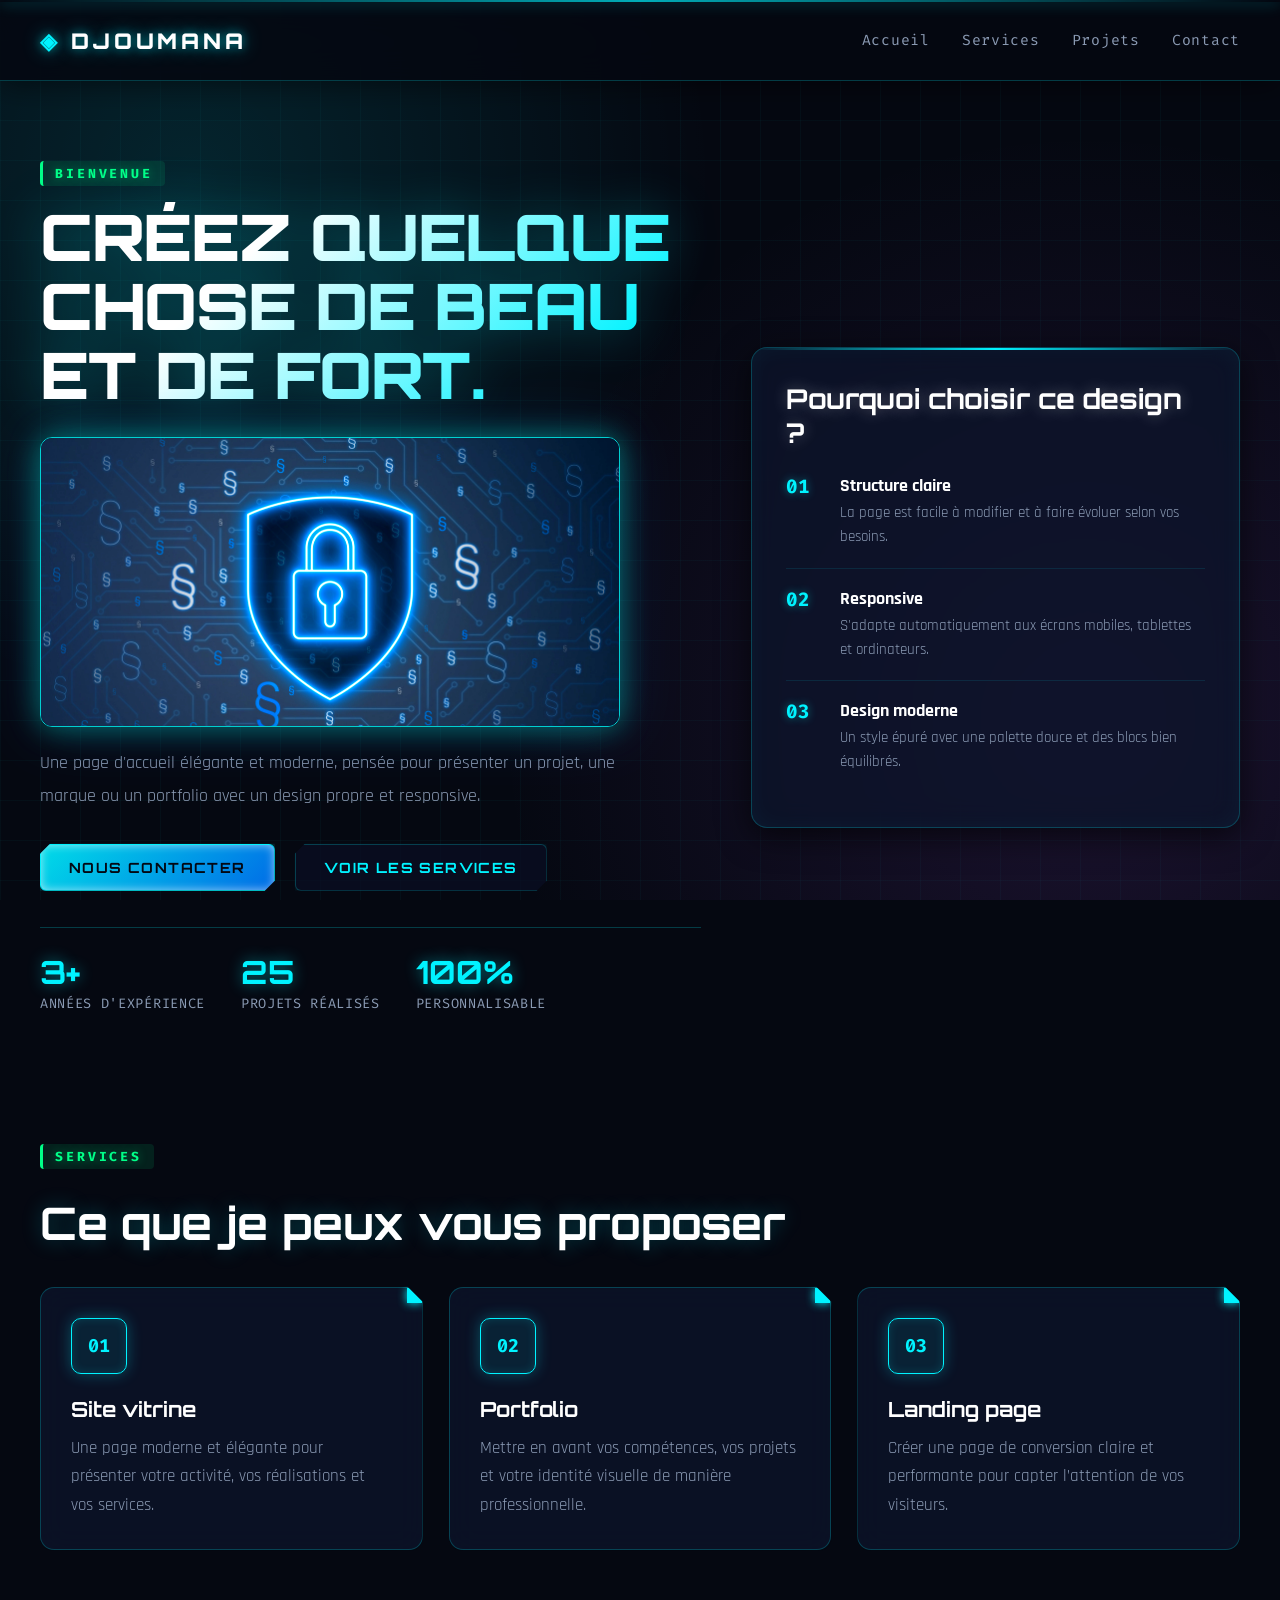
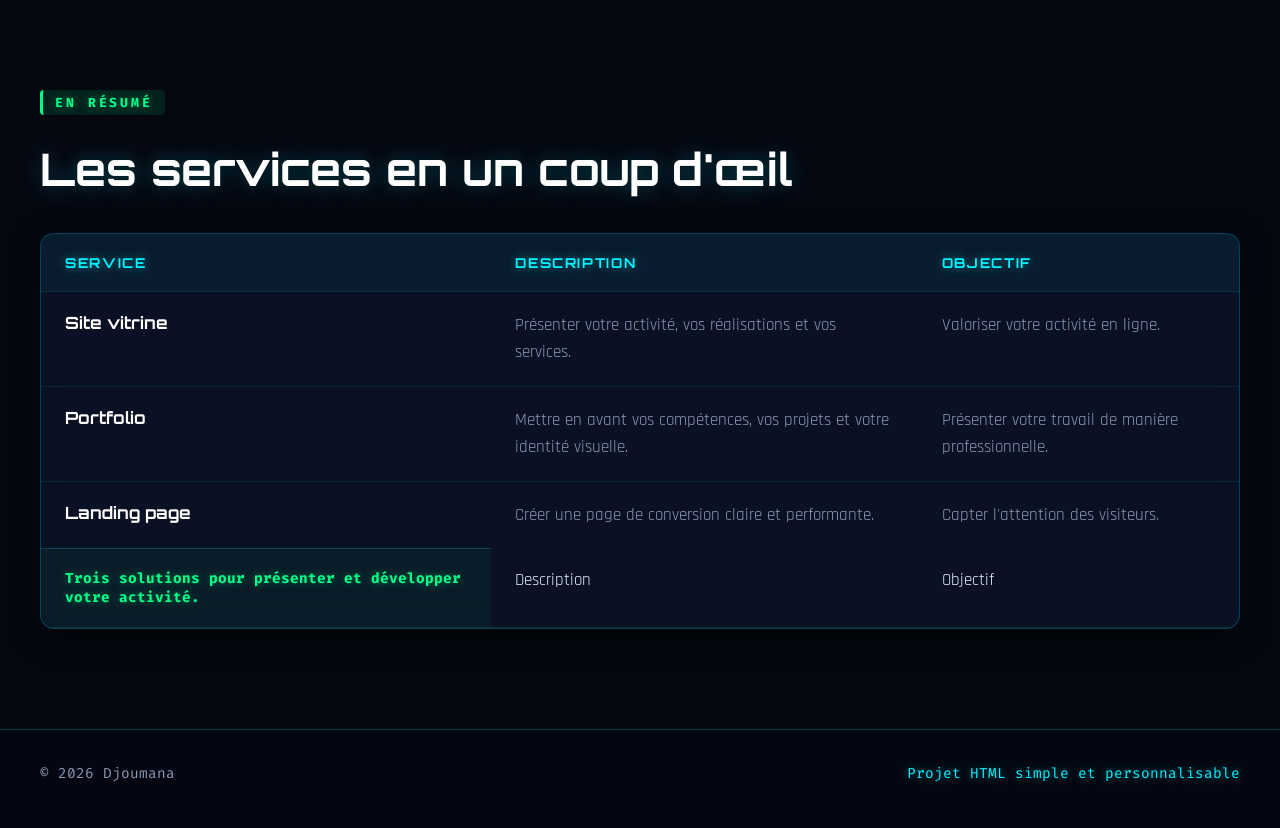
==== index.html @ e96a490b "first commit" ====
<!DOCTYPE html>
<html lang="fr">
<head>
  <meta charset="UTF-8" />
  <meta name="viewport" content="width=device-width, initial-scale=1.0" />
  <meta name="description" content="Page d'accueil moderne en HTML" />
  <title>Accueil</title>
  <link rel="stylesheet" href="style.css" />
</head>
<body>
  <header>
    <div class="container nav">
      <a href="#" class="brand">Djoumana</a>
      <nav class="nav-links" aria-label="Navigation principale">
        <a href="#accueil">Accueil</a>
        <a href="#services">Services</a>
        <a href="projets.html">Projets</a>
        <a href="contact.html">Contact</a>
      </nav>
    </div>
  </header>

<!-- Hero Section -->
  <main id="accueil" class="container hero">
    <section>
      <span class="eyebrow">Bienvenue</span>
      <!-- span : -->
      <h1>Créez quelque chose de beau et de fort.</h1>
      <img src="content-cyber-security.jpg" alt="Image représentant la cybersécurité" class="hero-image" />
      <p class="lead">
        Une page d'accueil élégante et moderne, pensée pour présenter un projet,
        une marque ou un portfolio avec un design propre et responsive.
      </p>
      <div class="hero-actions">
        <a href="#contact" class="btn btn-primary">Nous contacter</a>
        <a href="#services" class="btn btn-secondary">Voir les services</a>
      </div>

      <div class="stats">
        <div class="stat">
          <strong>3+</strong>
          <span>années d'expérience</span>
        </div>
        <div class="stat">
          <strong>25</strong>
          <span>projets réalisés</span>
        </div>
        <div class="stat">
          <strong>100%</strong>
          <span>personnalisable</span>
        </div>
      </div>
    </section>

    <aside class="card" id="contact">
      <h2>Pourquoi choisir ce design ?</h2>

      <div class="feature">
        <div class="feature-number">01</div>
        <div>
          <strong>Structure claire</strong>
          <span>La page est facile à modifier et à faire évoluer selon vos besoins.</span>
        </div>
      </div>

      <div class="feature">
        <div class="feature-number">02</div>
        <div>
          <strong>Responsive</strong>
          <span>S'adapte automatiquement aux écrans mobiles, tablettes et ordinateurs.</span>
        </div>
      </div>

      <div class="feature">
        <div class="feature-number">03</div>
        <div>
          <strong>Design moderne</strong>
          <span>Un style épuré avec une palette douce et des blocs bien équilibrés.</span>
        </div>
      </div>
    </aside>
  </main>

  <section id="services" class="container section">
    <div class="section-header">
      <span class="eyebrow">Services</span>
      <h3>Ce que je peux vous proposer</h3>
    </div>

    <div class="grid">
      <article class="service">
        <div class="icon">01</div>
        
        <h4>Site vitrine</h4>
        <p>Une page moderne et élégante pour présenter votre activité, vos réalisations et vos services.</p>
      </article>

      <article class="service">
        <div class="icon">02</div>
        <h4>Portfolio</h4>
        <p>Mettre en avant vos compétences, vos projets et votre identité visuelle de manière professionnelle.</p>
      </article>

      <article class="service">
        <div class="icon">03</div>
        <h4>Landing page</h4>
        <p>Créer une page de conversion claire et performante pour capter l’attention de vos visiteurs.</p>
      </article>
    </div>
  </section>

  <section class="container section" aria-labelledby="services-table-title">
    <div class="section-header">
      <span class="eyebrow">En résumé</span>
      <h3 id="services-table-title">Les services en un coup d'œil</h3>
    </div>

    <div class="table-wrapper">
      <table>
        <thead>
          <tr>
            <th scope="col">Service</th>
            <th scope="col">Description</th>
            <th scope="col">Objectif</th>
          </tr>
        </thead>
        <tbody>
          <tr>
            <th scope="row">Site vitrine</th>
            <td>Présenter votre activité, vos réalisations et vos services.</td>
            <td>Valoriser votre activité en ligne.</td>
          </tr>
          <tr>
            <th scope="row">Portfolio</th>
            <td>Mettre en avant vos compétences, vos projets et votre identité visuelle.</td>
            <td>Présenter votre travail de manière professionnelle.</td>
          </tr>
          <tr>
            <th scope="row">Landing page</th>
            <td>Créer une page de conversion claire et performante.</td>
            <td>Capter l'attention des visiteurs.</td>
          </tr>
        </tbody>
        <tfoot>
          <tr>
            <th scope="col">Trois solutions pour présenter et développer votre activité.</th>
            <td scope="col">Description</td>
            <td scope="col">Objectif</td>
          </tr>
        </tfoot>
      </table>
    </div>
  </section>

  <footer>
    <div class="container footer-inner">
      <span>© 2026 Djoumana</span>
      <span id="projets">Projet HTML simple et personnalisable</span>
    </div>
  </footer>
</body>
</html>
---- style.css ----
/* ==========================================================================
   CYBERSECURITY THEME - GLOWING, HIGH-TECH & STUNNING
   ========================================================================== */

@import url('https://fonts.googleapis.com/css2?family=Fira+Code:wght@400;500;700&family=Orbitron:wght@500;700;900&family=Rajdhani:wght@500;600;700&family=Inter:wght@300;400;500;600;700&display=swap');

:root {
  /* Palette Cyber / Matrix / Neon */
  --bg-deep: #050811;
  --bg-surface: #0a0f24;
  --bg-card: rgba(13, 20, 43, 0.75);
  --bg-card-hover: rgba(18, 28, 60, 0.85);

  /* Néons & Accents */
  --neon-cyan: #00f3ff;
  --cyan-glow: rgba(0, 243, 255, 0.45);
  --neon-green: #00ff88;
  --green-glow: rgba(0, 255, 136, 0.4);
  --neon-purple: #9d4edd;
  --neon-blue: #0077fe;

  /* Typographie & Bordures */
  --text-main: #e2f1ff;
  --text-muted: #8b9bb4;
  --border-cyber: rgba(0, 243, 255, 0.22);
  --border-bright: rgba(0, 243, 255, 0.8);
  --card-shadow: 0 8px 32px 0 rgba(0, 0, 0, 0.65);
}

/* Reset universel */
* {
  box-sizing: border-box;
}

html {
  scroll-behavior: smooth;
}

body {
  margin: 0;
  font-family: 'Rajdhani', 'Inter', -apple-system, sans-serif;
  font-size: 1.05rem;
  background-color: var(--bg-deep);
  /* Arrière-plan animé High-Tech : grille cybernétique et lueurs néon */
  background-image: 
    radial-gradient(circle at 15% 20%, rgba(0, 243, 255, 0.12) 0%, transparent 40%),
    radial-gradient(circle at 85% 80%, rgba(157, 78, 221, 0.15) 0%, transparent 45%),
    linear-gradient(rgba(0, 243, 255, 0.03) 1px, transparent 1px),
    linear-gradient(90deg, rgba(0, 243, 255, 0.03) 1px, transparent 1px);
  background-size: 100% 100%, 100% 100%, 40px 40px, 40px 40px;
  background-attachment: fixed;
  color: var(--text-main);
  min-height: 100vh;
  position: relative;
  overflow-x: hidden;
}

/* Ligne de scan lumineux subtile (effet radar cyber) */
body::before {
  content: "";
  position: fixed;
  top: 0;
  left: 0;
  width: 100%;
  height: 2px;
  background: linear-gradient(90deg, transparent, var(--neon-cyan), transparent);
  box-shadow: 0 0 15px var(--neon-cyan);
  animation: cyberScan 6s linear infinite;
  opacity: 0.7;
  pointer-events: none;
  z-index: 9999;
}

@keyframes cyberScan {
  0% { transform: translateY(-10px); }
  100% { transform: translateY(100vh); }
}

a {
  text-decoration: none;
  color: inherit;
}

.container {
  width: min(1200px, calc(100% - 40px));
  margin: 0 auto;
}

/* ==========================================================================
   HEADER & NAVIGATION
   ========================================================================== */

header {
  position: sticky;
  top: 0;
  background: rgba(5, 8, 17, 0.85);
  backdrop-filter: blur(16px);
  border-bottom: 1px solid var(--border-cyber);
  box-shadow: 0 4px 30px rgba(0, 0, 0, 0.5);
  z-index: 1000;
  transition: all 0.3s ease;
}

.nav {
  display: flex;
  align-items: center;
  justify-content: space-between;
  min-height: 80px;
}

/* Brand / Logo glowing */
.brand {
  font-family: 'Orbitron', monospace;
  font-size: 1.35rem;
  font-weight: 900;
  letter-spacing: 0.18em;
  text-transform: uppercase;
  color: #fff;
  display: flex;
  align-items: center;
  gap: 10px;
  text-shadow: 0 0 10px var(--cyan-glow), 0 0 20px var(--cyan-glow);
  position: relative;
}

.brand::before {
  content: "◈";
  color: var(--neon-cyan);
  animation: pulseGlow 2s infinite alternate;
}

@keyframes pulseGlow {
  0% { filter: drop-shadow(0 0 2px var(--neon-cyan)); opacity: 0.7; }
  100% { filter: drop-shadow(0 0 12px var(--neon-cyan)); opacity: 1; }
}

.nav-links {
  display: flex;
  gap: 32px;
  align-items: center;
  flex-wrap: wrap;
}

.nav-links a {
  font-family: 'Fira Code', monospace;
  color: var(--text-muted);
  font-size: 0.92rem;
  letter-spacing: 0.05em;
  position: relative;
  padding: 6px 0;
  transition: all 0.3s cubic-bezier(0.4, 0, 0.2, 1);
}

.nav-links a::after {
  content: "";
  position: absolute;
  bottom: 0;
  left: 0;
  width: 0%;
  height: 2px;
  background: var(--neon-cyan);
  box-shadow: 0 0 8px var(--neon-cyan);
  transition: width 0.3s ease;
}

.nav-links a:hover {
  color: #ffffff;
  text-shadow: 0 0 8px var(--neon-cyan);
}

.nav-links a:hover::after {
  width: 100%;
}

/* ==========================================================================
   BUTTONS (CYBER STYLE AVEC REFLETS & LUMIÈRES)
   ========================================================================== */

.btn {
  display: inline-flex;
  align-items: center;
  justify-content: center;
  font-family: 'Orbitron', sans-serif;
  font-size: 0.88rem;
  font-weight: 700;
  letter-spacing: 0.1em;
  text-transform: uppercase;
  padding: 14px 28px;
  border-radius: 6px;
  position: relative;
  overflow: hidden;
  cursor: pointer;
  clip-path: polygon(10px 0, 100% 0, 100% calc(100% - 10px), calc(100% - 10px) 100%, 0 100%, 0 10px);
  transition: all 0.3s ease;
}

.btn-primary {
  background: linear-gradient(135deg, rgba(0, 243, 255, 0.9), rgba(0, 119, 254, 0.9));
  color: #030813;
  border: 1px solid var(--neon-cyan);
  box-shadow: 0 0 20px rgba(0, 243, 255, 0.45), inset 0 0 10px rgba(255, 255, 255, 0.6);
}

.btn-primary:hover {
  background: linear-gradient(135deg, #00f3ff, #00ff88);
  box-shadow: 0 0 35px rgba(0, 243, 255, 0.8), 0 0 50px rgba(0, 255, 136, 0.4);
  transform: translateY(-2px);
  color: #000;
}

.btn-secondary {
  background: rgba(10, 15, 36, 0.7);
  border: 1px solid var(--border-cyber);
  color: var(--neon-cyan);
  box-shadow: 0 0 12px rgba(0, 243, 255, 0.15);
}

.btn-secondary:hover {
  background: rgba(0, 243, 255, 0.12);
  border-color: var(--neon-cyan);
  box-shadow: 0 0 25px rgba(0, 243, 255, 0.4);
  color: #fff;
  transform: translateY(-2px);
}

/* ==========================================================================
   HERO SECTION
   ========================================================================== */

.hero {
  display: grid;
  grid-template-columns: 1.15fr 0.85fr;
  align-items: center;
  gap: 50px;
  min-height: 700px;
  padding: 80px 0 90px;
}

.eyebrow {
  display: inline-block;
  margin-bottom: 16px;
  color: var(--neon-green);
  font-family: 'Fira Code', monospace;
  font-size: 0.82rem;
  font-weight: 700;
  letter-spacing: 0.22em;
  text-transform: uppercase;
  background: rgba(0, 255, 136, 0.1);
  padding: 4px 12px;
  border-radius: 4px;
  border-left: 3px solid var(--neon-green);
  text-shadow: 0 0 10px var(--green-glow);
}

h1 {
  margin: 0;
  font-family: 'Orbitron', sans-serif;
  font-size: clamp(2.6rem, 5vw, 4.2rem);
  font-weight: 900;
  line-height: 1.08;
  letter-spacing: -0.02em;
  text-transform: uppercase;
  background: linear-gradient(135deg, #ffffff 30%, var(--neon-cyan) 85%, var(--neon-purple) 100%);
  -webkit-background-clip: text;
  -webkit-text-fill-color: transparent;
  filter: drop-shadow(0 0 25px rgba(0, 243, 255, 0.3));
}

/* IMAGE CYBERSECURITY STUNNING & BRILLANTE */
.hero-image {
  width: 100%;
  max-width: 580px;
  height: 290px;
  object-fit: cover;
  border-radius: 12px;
  margin: 28px 0 15px;
  display: block;
  border: 1px solid var(--border-bright);
  box-shadow: 
    0 0 30px rgba(0, 243, 255, 0.35),
    0 0 60px rgba(0, 119, 254, 0.2),
    inset 0 0 20px rgba(0, 243, 255, 0.2);
  position: relative;
  transition: all 0.4s ease;
  filter: contrast(1.15) brightness(1.08) saturate(1.2);
}

.hero-image:hover {
  transform: scale(1.02) translateY(-4px);
  border-color: var(--neon-cyan);
  box-shadow: 
    0 0 45px rgba(0, 243, 255, 0.65),
    0 0 80px rgba(0, 255, 136, 0.35);
  filter: contrast(1.2) brightness(1.15) saturate(1.3);
}

.lead {
  max-width: 580px;
  margin: 20px 0 32px;
  color: var(--text-muted);
  font-size: 1.15rem;
  line-height: 1.75;
}

.hero-actions {
  display: flex;
  gap: 20px;
  flex-wrap: wrap;
}

/* ==========================================================================
   STATS BAR
   ========================================================================== */

.stats {
  display: flex;
  gap: 36px;
  flex-wrap: wrap;
  margin-top: 36px;
  padding-top: 24px;
  border-top: 1px solid var(--border-cyber);
}

.stat strong {
  display: block;
  font-family: 'Orbitron', monospace;
  font-size: 2rem;
  color: var(--neon-cyan);
  text-shadow: 0 0 15px var(--cyan-glow);
}

.stat span {
  color: var(--text-muted);
  font-family: 'Fira Code', monospace;
  font-size: 0.85rem;
  letter-spacing: 0.05em;
  text-transform: uppercase;
}

/* ==========================================================================
   CARDS & FEATURES (CYBER GLASSMORPHISM)
   ========================================================================== */

.card {
  background: var(--bg-card);
  backdrop-filter: blur(14px);
  border: 1px solid var(--border-cyber);
  border-radius: 16px;
  padding: 34px;
  box-shadow: var(--card-shadow), inset 0 0 25px rgba(0, 243, 255, 0.04);
  position: relative;
  overflow: hidden;
  transition: all 0.3s ease;
}

.card::before {
  content: "";
  position: absolute;
  top: 0;
  left: 0;
  width: 100%;
  height: 2px;
  background: linear-gradient(90deg, transparent, var(--neon-cyan), transparent);
}

.card:hover {
  border-color: rgba(0, 243, 255, 0.5);
  box-shadow: 0 15px 45px rgba(0, 0, 0, 0.8), 0 0 30px rgba(0, 243, 255, 0.2);
}

.card h2 {
  margin: 0 0 24px;
  font-family: 'Orbitron', sans-serif;
  font-size: 1.7rem;
  color: #fff;
  text-shadow: 0 0 15px rgba(255, 255, 255, 0.3);
}

.feature {
  display: flex;
  gap: 18px;
  padding: 18px 0;
  border-top: 1px solid rgba(0, 243, 255, 0.1);
  transition: transform 0.2s ease;
}

.feature:hover {
  transform: translateX(6px);
}

.feature:first-of-type {
  border-top: none;
  padding-top: 0;
}

.feature-number {
  color: var(--neon-cyan);
  font-family: 'Fira Code', monospace;
  font-weight: 700;
  font-size: 1.2rem;
  min-width: 36px;
  text-shadow: 0 0 8px var(--cyan-glow);
}

.feature strong {
  display: block;
  font-family: 'Rajdhani', sans-serif;
  font-size: 1.15rem;
  font-weight: 700;
  color: #fff;
  margin-bottom: 4px;
}

.feature span {
  color: var(--text-muted);
  font-size: 0.95rem;
  line-height: 1.6;
}

/* ==========================================================================
   SERVICES GRID (TERMINAL & SECURITY SUITE)
   ========================================================================== */

.section {
  padding: 40px 0 100px;
}

.section-header {
  margin-bottom: 36px;
}

.section-header h3 {
  margin: 10px 0 0;
  font-family: 'Orbitron', sans-serif;
  font-size: clamp(2rem, 4vw, 2.8rem);
  color: #fff;
  text-shadow: 0 0 20px rgba(0, 243, 255, 0.25);
}

.grid {
  display: grid;
  grid-template-columns: repeat(3, minmax(0, 1fr));
  gap: 26px;
}

.service {
  background: var(--bg-card);
  backdrop-filter: blur(14px);
  border: 1px solid var(--border-cyber);
  border-radius: 14px;
  padding: 30px;
  position: relative;
  transition: all 0.35s ease;
  clip-path: polygon(0 0, calc(100% - 15px) 0, 100% 15px, 100% 100%, 0 100%);
}

.service::after {
  content: "";
  position: absolute;
  top: 0;
  right: 0;
  width: 15px;
  height: 15px;
  background: var(--neon-cyan);
  box-shadow: 0 0 10px var(--neon-cyan);
}

.service:hover {
  transform: translateY(-6px);
  border-color: var(--neon-cyan);
  box-shadow: 0 15px 35px rgba(0, 0, 0, 0.7), 0 0 25px rgba(0, 243, 255, 0.3);
  background: var(--bg-card-hover);
}

.service .icon {
  width: 56px;
  height: 56px;
  display: grid;
  place-items: center;
  margin-bottom: 22px;
  border-radius: 10px;
  background: rgba(0, 243, 255, 0.08);
  border: 1px solid var(--neon-cyan);
  color: var(--neon-cyan);
  font-family: 'Fira Code', monospace;
  font-weight: 700;
  font-size: 1.15rem;
  box-shadow: 0 0 15px rgba(0, 243, 255, 0.3), inset 0 0 10px rgba(0, 243, 255, 0.15);
}

.service h4 {
  margin: 0 0 12px;
  font-family: 'Orbitron', sans-serif;
  font-size: 1.3rem;
  color: #fff;
}

.service p {
  margin: 0;
  color: var(--text-muted);
  line-height: 1.7;
}

/* ==========================================================================
   TABLE RESUME CYBER
   ========================================================================== */

.table-wrapper {
  overflow-x: auto;
  border: 1px solid var(--border-cyber);
  border-radius: 14px;
  background: var(--bg-card);
  backdrop-filter: blur(14px);
  box-shadow: var(--card-shadow);
}

table {
  width: 100%;
  min-width: 650px;
  border-collapse: collapse;
  text-align: left;
}

th,
td {
  padding: 20px 24px;
  border-bottom: 1px solid rgba(0, 243, 255, 0.1);
  vertical-align: top;
}

thead th {
  color: var(--neon-cyan);
  font-family: 'Orbitron', monospace;
  font-size: 0.85rem;
  letter-spacing: 0.12em;
  text-transform: uppercase;
  background: rgba(0, 243, 255, 0.05);
  text-shadow: 0 0 10px var(--cyan-glow);
}

tbody th {
  font-family: 'Orbitron', sans-serif;
  font-weight: 700;
  color: #fff;
}

tbody td {
  color: var(--text-muted);
  line-height: 1.6;
}

tbody tr:hover {
  background: rgba(0, 243, 255, 0.04);
}

tbody tr:last-child th,
tbody tr:last-child td {
  border-bottom: none;
}

tfoot th {
  padding: 20px 24px;
  border-top: 1px solid var(--border-cyber);
  color: var(--neon-green);
  background: rgba(0, 255, 136, 0.05);
  font-family: 'Fira Code', monospace;
  font-size: 0.9rem;
  text-shadow: 0 0 8px var(--green-glow);
}

/* ==========================================================================
   FOOTER
   ========================================================================== */

footer {
  border-top: 1px solid var(--border-cyber);
  background: rgba(5, 8, 17, 0.95);
  padding: 34px 0 45px;
}

.footer-inner {
  display: flex;
  justify-content: space-between;
  gap: 20px;
  flex-wrap: wrap;
  color: var(--text-muted);
  font-family: 'Fira Code', monospace;
  font-size: 0.9rem;
}

.footer-inner span:last-child {
  color: var(--neon-cyan);
  text-shadow: 0 0 8px var(--cyan-glow);
}

/* ==========================================================================
   PAGE PROJETS (SOC / THREAT INTELLIGENCE STUNNING)
   ========================================================================== */

.project-page {
  font-family: 'Rajdhani', sans-serif;
  color: var(--text-main);
  background-color: var(--bg-deep);
}

.project-page .page {
  min-height: 100vh;
  padding: 28px clamp(20px, 5vw, 72px);
}

.project-page header,
.project-page main,
.project-page footer {
  max-width: 1200px;
  margin: 0 auto;
}

.project-page header {
  display: flex;
  align-items: center;
  justify-content: space-between;
  padding-bottom: 24px;
  border-bottom: 1px solid var(--border-cyber);
}

.project-page .logo {
  font-family: 'Orbitron', monospace;
  color: #fff;
  font-size: 1.3rem;
  font-weight: 900;
  letter-spacing: 0.15em;
  text-transform: uppercase;
  text-shadow: 0 0 12px var(--cyan-glow);
}

.project-page nav {
  display: flex;
  flex-wrap: wrap;
  gap: 28px;
}

.project-page nav a,
.project-page .back {
  font-family: 'Fira Code', monospace;
  color: var(--text-muted);
  font-size: 0.88rem;
  transition: all 0.25s ease;
}

.project-page nav a:hover,
.project-page .back:hover {
  color: var(--neon-cyan);
  text-shadow: 0 0 8px var(--cyan-glow);
}

.project-page .hero {
  display: block;
  padding: clamp(60px, 8vw, 100px) 0 60px;
}

.project-page .back {
  display: inline-block;
  margin-bottom: 25px;
  color: var(--neon-cyan);
  text-shadow: 0 0 8px var(--cyan-glow);
}

.project-page .eyebrow {
  margin-bottom: 20px;
  color: var(--neon-green);
  font-family: 'Fira Code', monospace;
  font-size: 0.8rem;
  letter-spacing: 0.18em;
  text-transform: uppercase;
  background: rgba(0, 255, 136, 0.1);
  padding: 5px 12px;
  border-left: 3px solid var(--neon-green);
  display: inline-block;
}

.project-page h1 {
  max-width: 950px;
  margin: 0 0 25px;
  font-family: 'Orbitron', sans-serif;
  font-size: clamp(2.4rem, 6vw, 4.5rem);
  font-weight: 900;
  letter-spacing: -0.02em;
  line-height: 1.1;
  background: linear-gradient(135deg, #fff, var(--neon-cyan));
  -webkit-background-clip: text;
  -webkit-text-fill-color: transparent;
  filter: drop-shadow(0 0 20px var(--cyan-glow));
}

.project-page .hero h2,
.project-page .hero h3,
.project-page .hero h4,
.project-page .hero h5,
.project-page .hero h6 {
  margin: 8px 0;
  color: var(--neon-cyan);
  font-family: 'Orbitron', sans-serif;
}

.project-page .hero p {
  max-width: 680px;
  margin: 25px 0 0;
  color: var(--text-muted);
  font-size: 1.15rem;
  line-height: 1.7;
}

.project-page .projects {
  display: grid;
  grid-template-columns: repeat(2, 1fr);
  gap: 24px;
  padding-bottom: 95px;
}

.project-page .project {
  display: flex;
  min-height: 360px;
  flex-direction: column;
  padding: clamp(24px, 4vw, 36px);
  border: 1px solid var(--border-cyber);
  background: var(--bg-card);
  backdrop-filter: blur(14px);
  border-radius: 14px;
  position: relative;
  transition: all 0.3s cubic-bezier(0.4, 0, 0.2, 1);
}

.project-page .project:hover {
  border-color: var(--neon-cyan);
  box-shadow: 0 15px 40px rgba(0, 0, 0, 0.8), 0 0 30px rgba(0, 243, 255, 0.35);
  transform: translateY(-4px);
}

.project-page .project.featured {
  grid-column: span 2;
  min-height: 320px;
  background: linear-gradient(135deg, rgba(10, 15, 36, 0.95), rgba(5, 8, 17, 0.98));
  border: 1px solid var(--border-bright);
  box-shadow: 0 0 35px rgba(0, 243, 255, 0.25);
}

.project-page .project-top {
  display: flex;
  justify-content: space-between;
  gap: 20px;
  margin-bottom: 30px;
}

.project-page .number {
  color: var(--neon-cyan);
  font-family: 'Fira Code', monospace;
  font-size: 0.88rem;
  font-weight: bold;
  text-shadow: 0 0 8px var(--cyan-glow);
}

.project-page .meta {
  color: var(--neon-green);
  font-family: 'Fira Code', monospace;
  font-size: 0.78rem;
  text-transform: uppercase;
  background: rgba(0, 255, 136, 0.1);
  padding: 3px 8px;
  border-radius: 4px;
}

.project-page .project.featured .meta {
  color: #ff3366;
  background: rgba(255, 51, 102, 0.15);
  border: 1px solid rgba(255, 51, 102, 0.3);
}

.project-page .project h2 {
  max-width: 660px;
  margin: 0 0 14px;
  font-family: 'Orbitron', sans-serif;
  font-size: clamp(1.5rem, 2.8vw, 2.2rem);
  color: #fff;
  letter-spacing: -0.01em;
}

.project-page .project p {
  max-width: 650px;
  margin: 0 0 20px;
  color: var(--text-muted);
  font-size: 1.05rem;
  line-height: 1.65;
}

.project-page .project-bottom {
  display: flex;
  align-items: center;
  justify-content: space-between;
  gap: 20px;
  margin-top: auto;
  padding-top: 18px;
  border-top: 1px solid rgba(0, 243, 255, 0.1);
}

.project-page .project ul {
  display: flex;
  flex-wrap: wrap;
  gap: 8px;
  padding: 0;
  margin: 0;
  list-style: none;
}

.project-page .project li {
  padding: 5px 10px;
  border: 1px solid var(--border-cyber);
  background: rgba(0, 243, 255, 0.05);
  color: var(--neon-cyan);
  font-family: 'Fira Code', monospace;
  font-size: 0.75rem;
  border-radius: 4px;
}

.project-page .status {
  color: var(--neon-green);
  font-family: 'Fira Code', monospace;
  font-size: 0.8rem;
  white-space: nowrap;
  display: flex;
  align-items: center;
}

.project-page .status::before {
  display: inline-block;
  width: 8px;
  height: 8px;
  margin-right: 8px;
  border-radius: 50%;
  background: var(--neon-green);
  box-shadow: 0 0 10px var(--neon-green);
  content: "";
}

/* PROCESS WORKFLOW */
.project-page .process {
  display: grid;
  grid-template-columns: repeat(4, 1fr);
  gap: 20px;
  padding: 80px 0 95px;
  border-top: 1px solid var(--border-cyber);
}

.project-page .process-step {
  padding: 24px;
  background: var(--bg-card);
  border: 1px solid var(--border-cyber);
  border-top: 3px solid var(--neon-cyan);
  border-radius: 8px;
  box-shadow: var(--card-shadow);
  transition: all 0.3s ease;
}

.project-page .process-step:hover {
  transform: translateY(-4px);
  border-color: var(--neon-cyan);
  box-shadow: 0 10px 25px rgba(0, 243, 255, 0.25);
}

.project-page .process-step strong {
  display: block;
  margin-bottom: 10px;
  color: var(--neon-green);
  font-family: 'Fira Code', monospace;
  font-size: 0.82rem;
  letter-spacing: 0.1em;
}

.project-page .process-step h3 {
  margin: 0 0 10px;
  font-family: 'Orbitron', sans-serif;
  font-size: 1.15rem;
  color: #fff;
}

.project-page .process-step p {
  margin: 0;
  color: var(--text-muted);
  font-size: 0.92rem;
  line-height: 1.6;
}

/* ==========================================================================
   PAGE CONTACT (CYBER RELAY)
   ========================================================================== */

.contact-page {
  font-family: 'Rajdhani', sans-serif;
  background-color: var(--bg-deep);
  color: var(--text-main);
}

.contact-page .container {
  width: min(1200px, calc(100% - 40px));
  margin: 0 auto;
}

.contact-page header {
  position: sticky;
  top: 0;
  background: rgba(5, 8, 17, 0.9);
  backdrop-filter: blur(14px);
  border-bottom: 1px solid var(--border-cyber);
  z-index: 1000;
}

.contact-page .nav {
  display: flex;
  align-items: center;
  justify-content: space-between;
  min-height: 80px;
}

.contact-page .brand {
  font-family: 'Orbitron', monospace;
  color: #fff;
  font-size: 1.35rem;
  font-weight: 900;
  text-shadow: 0 0 12px var(--cyan-glow);
}

.contact-page .nav-links {
  display: flex;
  gap: 30px;
  align-items: center;
}

.contact-page .nav-links a {
  font-family: 'Fira Code', monospace;
  color: var(--text-muted);
  font-size: 0.92rem;
  transition: all 0.25s ease;
}

.contact-page .nav-links a:hover {
  color: var(--neon-cyan);
  text-shadow: 0 0 8px var(--cyan-glow);
}

.contact-page .hero {
  display: block;
  padding: 70px 0 45px;
}

.contact-page .eyebrow {
  display: inline-block;
  margin-bottom: 16px;
  color: var(--neon-green);
  font-family: 'Fira Code', monospace;
  font-size: 0.82rem;
  background: rgba(0, 255, 136, 0.1);
  padding: 4px 12px;
  border-left: 3px solid var(--neon-green);
}

.contact-page h1 {
  margin: 0;
  font-family: 'Orbitron', sans-serif;
  font-size: clamp(2.4rem, 5vw, 4rem);
  line-height: 1.1;
  background: linear-gradient(135deg, #fff, var(--neon-cyan));
  -webkit-background-clip: text;
  -webkit-text-fill-color: transparent;
  filter: drop-shadow(0 0 20px var(--cyan-glow));
}

.contact-page .lead {
  max-width: 650px;
  margin: 20px 0 0;
  color: var(--text-muted);
  font-size: 1.15rem;
  line-height: 1.7;
}

.contact-page .content {
  display: grid;
  grid-template-columns: 0.9fr 1.1fr;
  gap: 32px;
  padding: 20px 0 90px;
}

.contact-page .card {
  background: var(--bg-card);
  backdrop-filter: blur(14px);
  border: 1px solid var(--border-cyber);
  border-radius: 16px;
  box-shadow: var(--card-shadow);
  padding: 34px;
}

.contact-page .info-block {
  padding-bottom: 24px;
  border-bottom: 1px solid rgba(0, 243, 255, 0.12);
  margin-bottom: 24px;
}

.contact-page .info-block:last-child {
  margin-bottom: 0;
  padding-bottom: 0;
  border-bottom: none;
}

.contact-page .info-block h2,
.contact-page .form-card h2 {
  margin: 0 0 14px;
  font-family: 'Orbitron', sans-serif;
  font-size: 1.6rem;
  color: #fff;
  text-shadow: 0 0 10px rgba(0, 243, 255, 0.3);
}

.contact-page .info-list {
  list-style: none;
  padding: 0;
  margin: 20px 0 0;
  display: grid;
  gap: 16px;
}

.contact-page .info-list li {
  display: flex;
  gap: 14px;
  align-items: center;
  color: var(--text-muted);
  font-family: 'Fira Code', monospace;
  font-size: 0.95rem;
}

.contact-page .dot {
  width: 10px;
  height: 10px;
  border-radius: 50%;
  background: var(--neon-cyan);
  box-shadow: 0 0 10px var(--neon-cyan);
  flex-shrink: 0;
}

/* FORMULAIRE CYBER */
.contact-page form {
  display: grid;
  gap: 20px;
}

.contact-page .row {
  display: grid;
  grid-template-columns: 1fr 1fr;
  gap: 20px;
}

.contact-page label {
  display: block;
  margin-bottom: 8px;
  font-family: 'Fira Code', monospace;
  font-size: 0.8rem;
  font-weight: 700;
  letter-spacing: 0.1em;
  text-transform: uppercase;
  color: var(--neon-cyan);
}

.contact-page input,
.contact-page textarea {
  width: 100%;
  border: 1px solid var(--border-cyber);
  border-radius: 8px;
  background: rgba(5, 8, 17, 0.8);
  padding: 14px 16px;
  font-family: 'Inter', sans-serif;
  font-size: 0.98rem;
  color: #fff;
  box-shadow: inset 0 2px 6px rgba(0, 0, 0, 0.6);
  transition: all 0.3s ease;
}

.contact-page input:focus,
.contact-page textarea:focus {
  outline: none;
  border-color: var(--neon-cyan);
  box-shadow: 0 0 15px rgba(0, 243, 255, 0.4), inset 0 0 10px rgba(0, 243, 255, 0.1);
  background: rgba(10, 15, 36, 0.9);
}

.contact-page textarea {
  min-height: 150px;
  resize: vertical;
}

.contact-page .btn {
  border: none;
  background: linear-gradient(135deg, var(--neon-cyan), var(--neon-blue));
  color: #030813;
  box-shadow: 0 0 25px rgba(0, 243, 255, 0.45);
}

.contact-page .btn:hover {
  background: linear-gradient(135deg, #00f3ff, #00ff88);
  box-shadow: 0 0 40px rgba(0, 243, 255, 0.8);
}

/* ==========================================================================
   RESPONSIVE DESIGN CYBER
   ========================================================================== */

@media (max-width: 900px) {
  .hero {
    grid-template-columns: 1fr;
    padding-top: 50px;
    text-align: left;
  }

  .grid {
    grid-template-columns: 1fr;
  }

  .project-page .projects {
    grid-template-columns: 1fr;
  }

  .project-page .project.featured {
    grid-column: auto;
  }

  .project-page .process {
    grid-template-columns: repeat(2, 1fr);
  }

  .contact-page .content {
    grid-template-columns: 1fr;
  }
}

@media (max-width: 580px) {
  .nav {
    flex-direction: column;
    justify-content: center;
    gap: 16px;
    padding: 16px 0;
  }

  .nav-links {
    justify-content: center;
    gap: 18px;
  }

  .hero-actions {
    flex-direction: column;
    align-items: stretch;
  }

  .project-page .process {
    grid-template-columns: 1fr;
  }

  .contact-page .row {
    grid-template-columns: 1fr;
  }
}
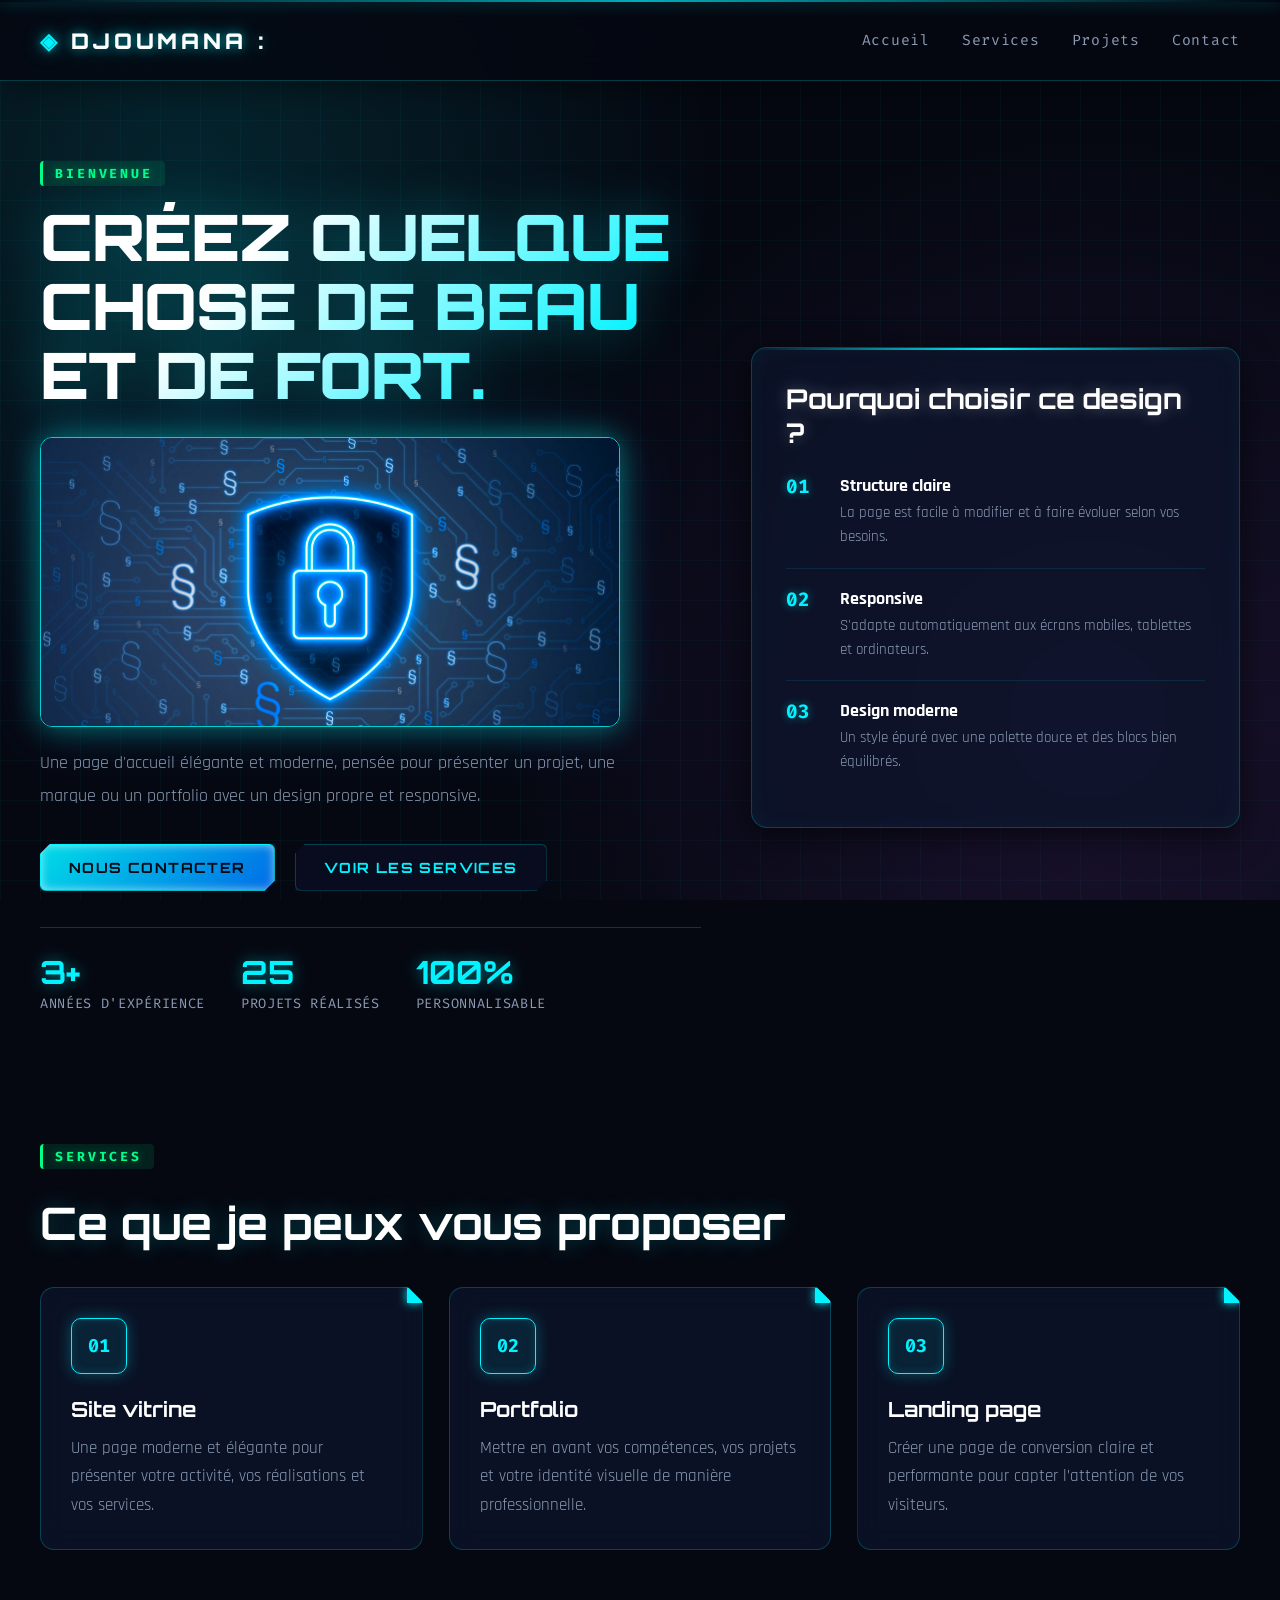
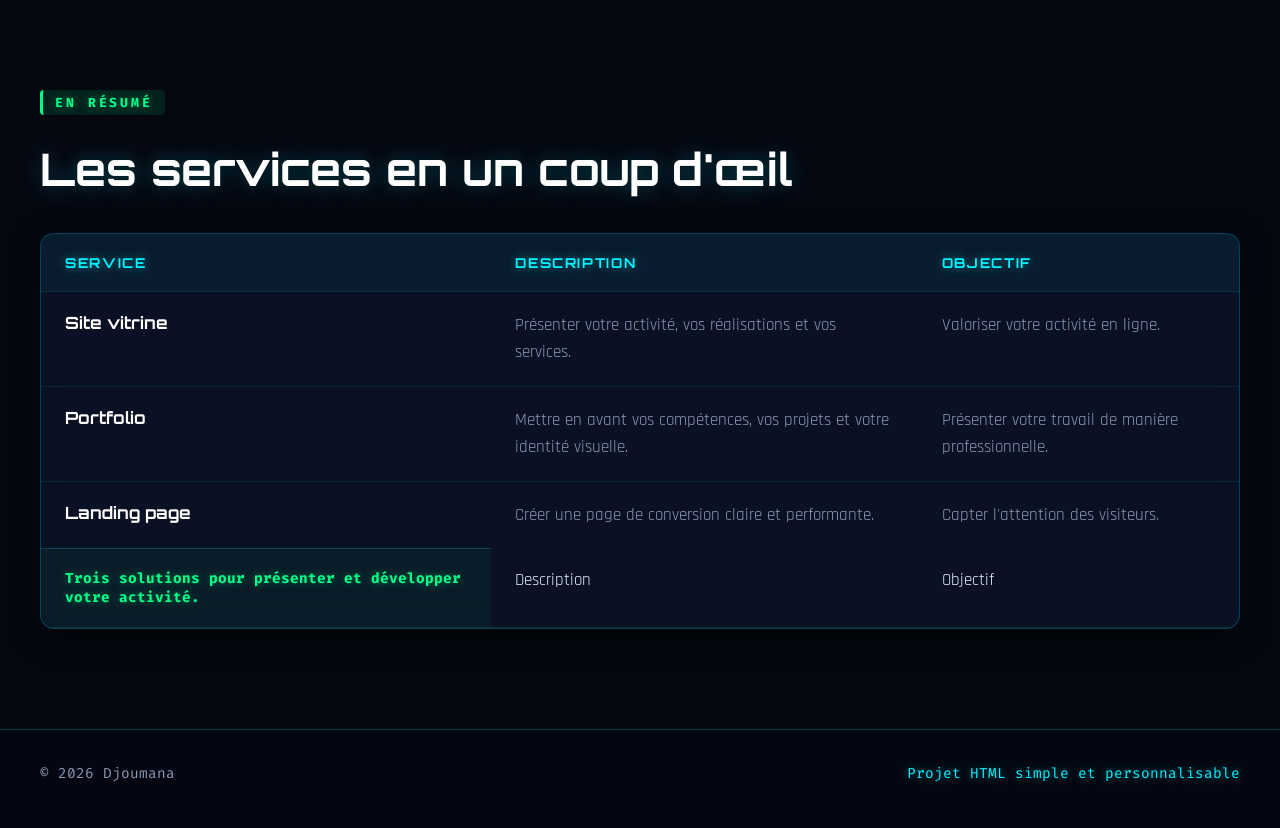
==== commit 30911be6: "changement de nom" ====
--- a/index.html
+++ b/index.html
@@ -1,5 +1,6 @@
 <!DOCTYPE html>
 <html lang="fr">
+
 <head>
   <meta charset="UTF-8" />
   <meta name="viewport" content="width=device-width, initial-scale=1.0" />
@@ -7,10 +8,11 @@
   <title>Accueil</title>
   <link rel="stylesheet" href="style.css" />
 </head>
+
 <body>
   <header>
     <div class="container nav">
-      <a href="#" class="brand">Djoumana</a>
+      <a href="#" class="brand">Djoumana :</a>
       <nav class="nav-links" aria-label="Navigation principale">
         <a href="#accueil">Accueil</a>
         <a href="#services">Services</a>
@@ -20,7 +22,7 @@
     </div>
   </header>
 
-<!-- Hero Section -->
+  <!-- Hero Section -->
   <main id="accueil" class="container hero">
     <section>
       <span class="eyebrow">Bienvenue</span>
@@ -90,7 +92,7 @@
     <div class="grid">
       <article class="service">
         <div class="icon">01</div>
-        
+
         <h4>Site vitrine</h4>
         <p>Une page moderne et élégante pour présenter votre activité, vos réalisations et vos services.</p>
       </article>
@@ -159,5 +161,5 @@
     </div>
   </footer>
 </body>
-</html>
- +
+</html>
